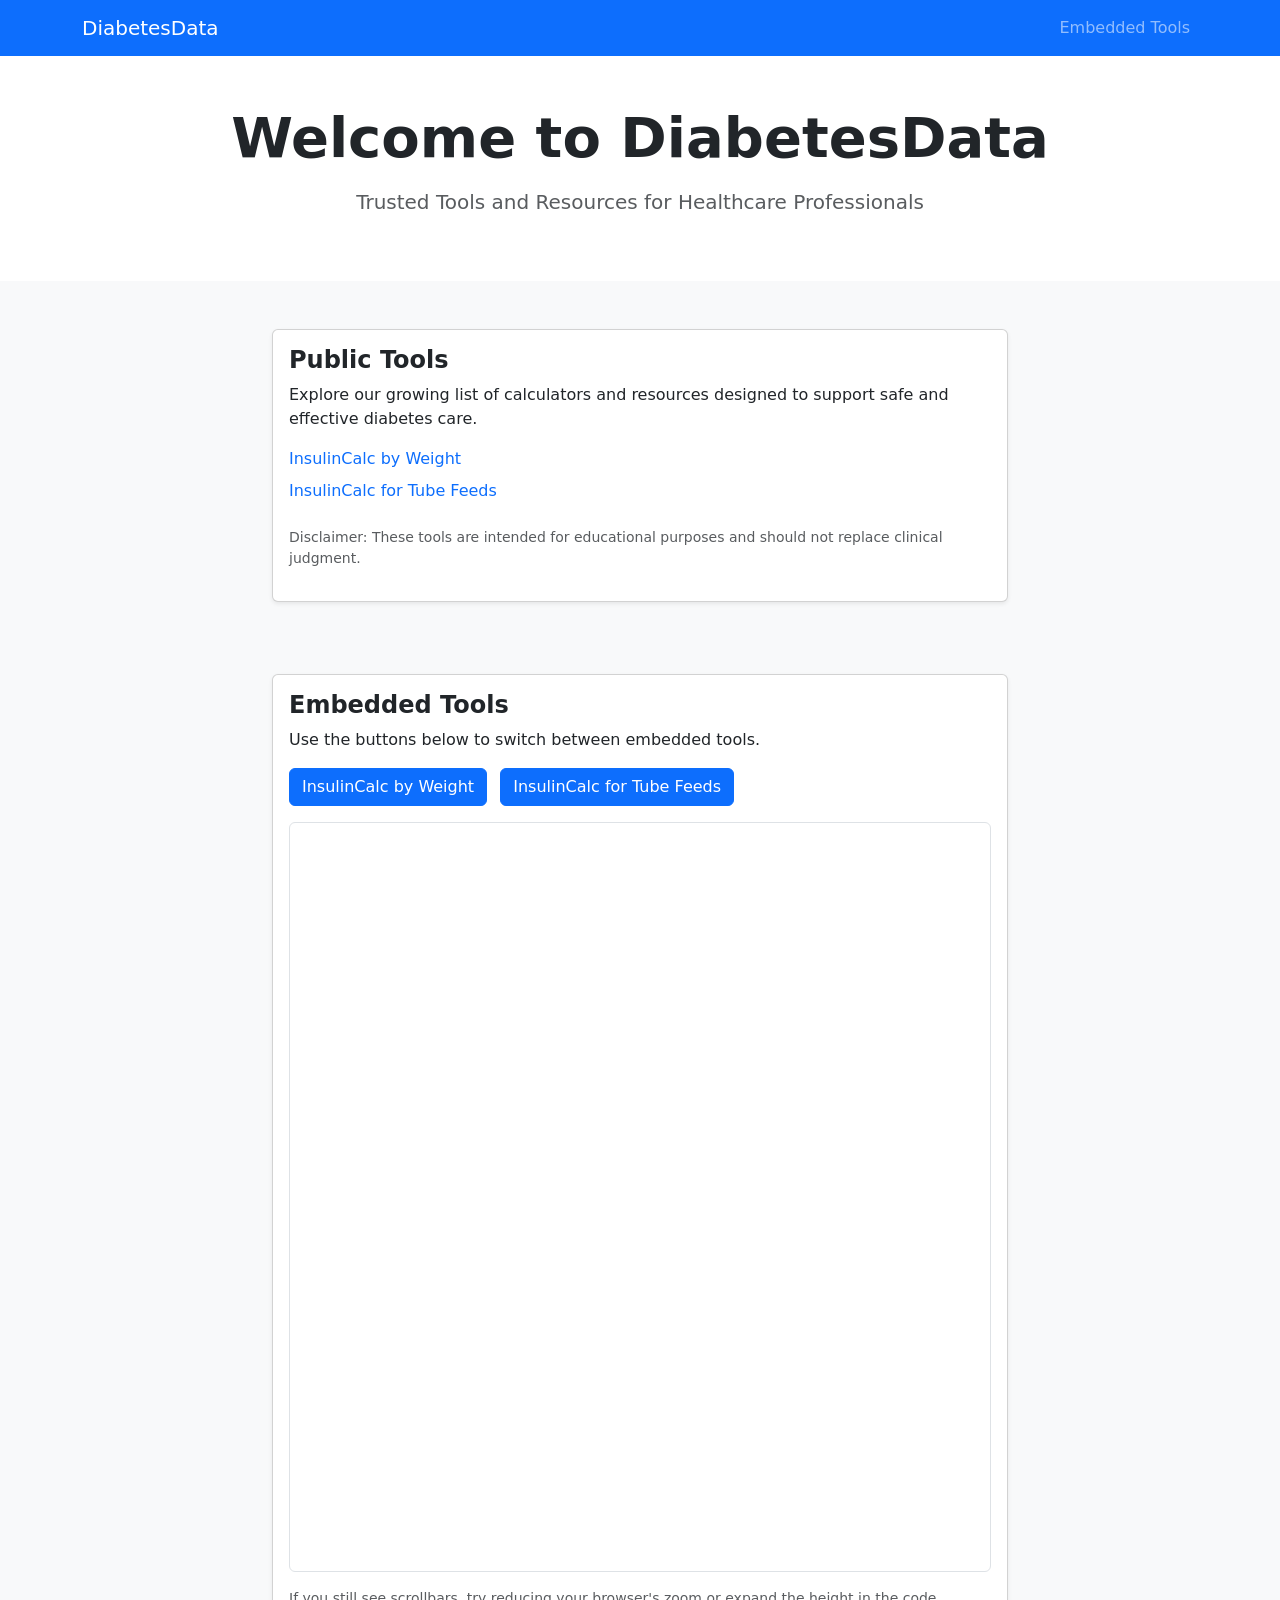
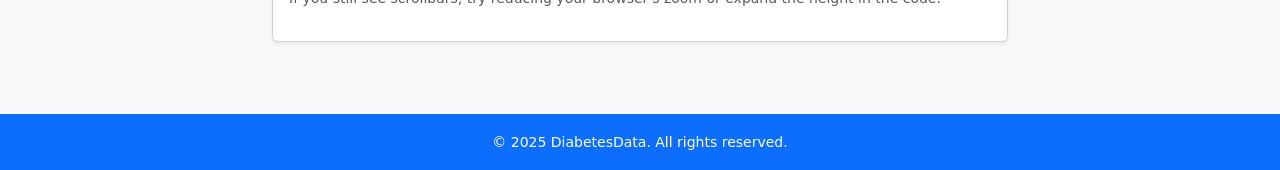
==== index.html @ d8db7986 "Landing page with links to tools Includes links and embedded tools. Uses boostrap CSS." ====
<!DOCTYPE html>
<html lang="en">
  <head>
    <meta charset="utf-8" />
    <meta name="viewport" content="width=device-width, initial-scale=1" />
    <title>My Public Pages</title>
    <link
      href="https://cdn.jsdelivr.net/npm/bootstrap@5.3.0/dist/css/bootstrap.min.css"
      rel="stylesheet"
    />
  </head>
  <body class="bg-light text-dark">
    <!-- Navbar -->
    <nav class="navbar navbar-expand-lg navbar-dark bg-primary">
      <div class="container">
        <a class="navbar-brand" href="#">DiabetesData</a>
        <button class="navbar-toggler" type="button" data-bs-toggle="collapse" data-bs-target="#navbarSupportedContent" aria-controls="navbarSupportedContent" aria-expanded="false" aria-label="Toggle navigation">
          <span class="navbar-toggler-icon"></span>
        </button>
        <div class="collapse navbar-collapse" id="navbarSupportedContent">
          <ul class="navbar-nav ms-auto">
            <!-- Add more nav links here if needed -->
            <li class="nav-item">
              <a class="nav-link" href="#embeddedTools">Embedded Tools</a>
            </li>
          </ul>
        </div>
      </div>
    </nav>

    <!-- Hero Section -->
    <section class="py-5 bg-white">
      <div class="container text-center">
        <h1 class="display-4 fw-bold">Welcome to DiabetesData</h1>
        <p class="lead text-muted mt-3">
          Trusted Tools and Resources for Healthcare Professionals
        </p>
      </div>
    </section>

    <!-- Content -->
    <div class="container my-5">
      <div class="row justify-content-center">
        <div class="col-lg-8">
          <div class="card shadow-sm mb-4">
            <div class="card-body">
              <h2 class="card-title h4 fw-bold">Public Tools</h2>
              <p class="card-text">
                Explore our growing list of calculators and resources designed to support safe and effective diabetes care.
              </p>
              <ul class="list-unstyled mb-4">
                <li class="mb-2">
                  <a
                    href="https://diabetesdata.github.io/InsulinCalcWt/"
                    class="text-decoration-none"
                  >
                    <i class="bi bi-arrow-right-circle"></i> InsulinCalc by Weight
                  </a>
                </li>
                <li class="mb-2">
                  <a
                    href="https://diabetesdata.github.io/InsulinCalcTF/"
                    class="text-decoration-none"
                  >
                    <i class="bi bi-arrow-right-circle"></i> InsulinCalc for Tube Feeds
                  </a>
                </li>
              </ul>
              <p class="text-muted small">
                Disclaimer: These tools are intended for educational purposes and should not replace clinical judgment.
              </p>
            </div>
          </div>
        </div>
      </div>
    </div>

    <!-- Embedded Tools Section -->
    <div class="container my-5" id="embeddedTools">
      <div class="row justify-content-center">
        <div class="col-lg-8">
          <div class="card shadow-sm mb-4">
            <div class="card-body">
              <h2 class="card-title h4 fw-bold">Embedded Tools</h2>
              <p class="card-text">
                Use the buttons below to switch between embedded tools.
              </p>
              <!-- Buttons to flip between tools -->
              <div class="mb-3">
                <button class="btn btn-primary me-2" onclick="switchTool('wt')">InsulinCalc by Weight</button>
                <button class="btn btn-primary" onclick="switchTool('tf')">InsulinCalc for Tube Feeds</button>
              </div>
              <div class="border rounded" style="width: 100%; height: 750px; overflow: hidden;">
                <iframe
                  id="toolIframe"
                  src="https://diabetesdata.github.io/InsulinCalcWt/"
                  title="Embedded Tool"
                  style="width: 100%; height: 100%; border: 0;"
                ></iframe>
              </div>
              <p class="text-muted small mt-3">
                If you still see scrollbars, try reducing your browser's zoom or expand the height in the code.
              </p>
            </div>
          </div>
        </div>
      </div>
    </div>

    <!-- Footer -->
    <footer class="bg-primary text-white text-center py-3">
      <div class="container">
        <small>&copy; 2025 DiabetesData. All rights reserved.</small>
      </div>
    </footer>

    <script src="https://cdn.jsdelivr.net/npm/bootstrap@5.3.0/dist/js/bootstrap.bundle.min.js"></script>
    <script>
      function switchTool(tool) {
        const iframe = document.getElementById('toolIframe');
        if (tool === 'wt') {
          iframe.src = 'https://diabetesdata.github.io/InsulinCalcWt/';
        } else {
          iframe.src = 'https://diabetesdata.github.io/InsulinCalcTF/';
        }
      }
    </script>
  </body>
</html>
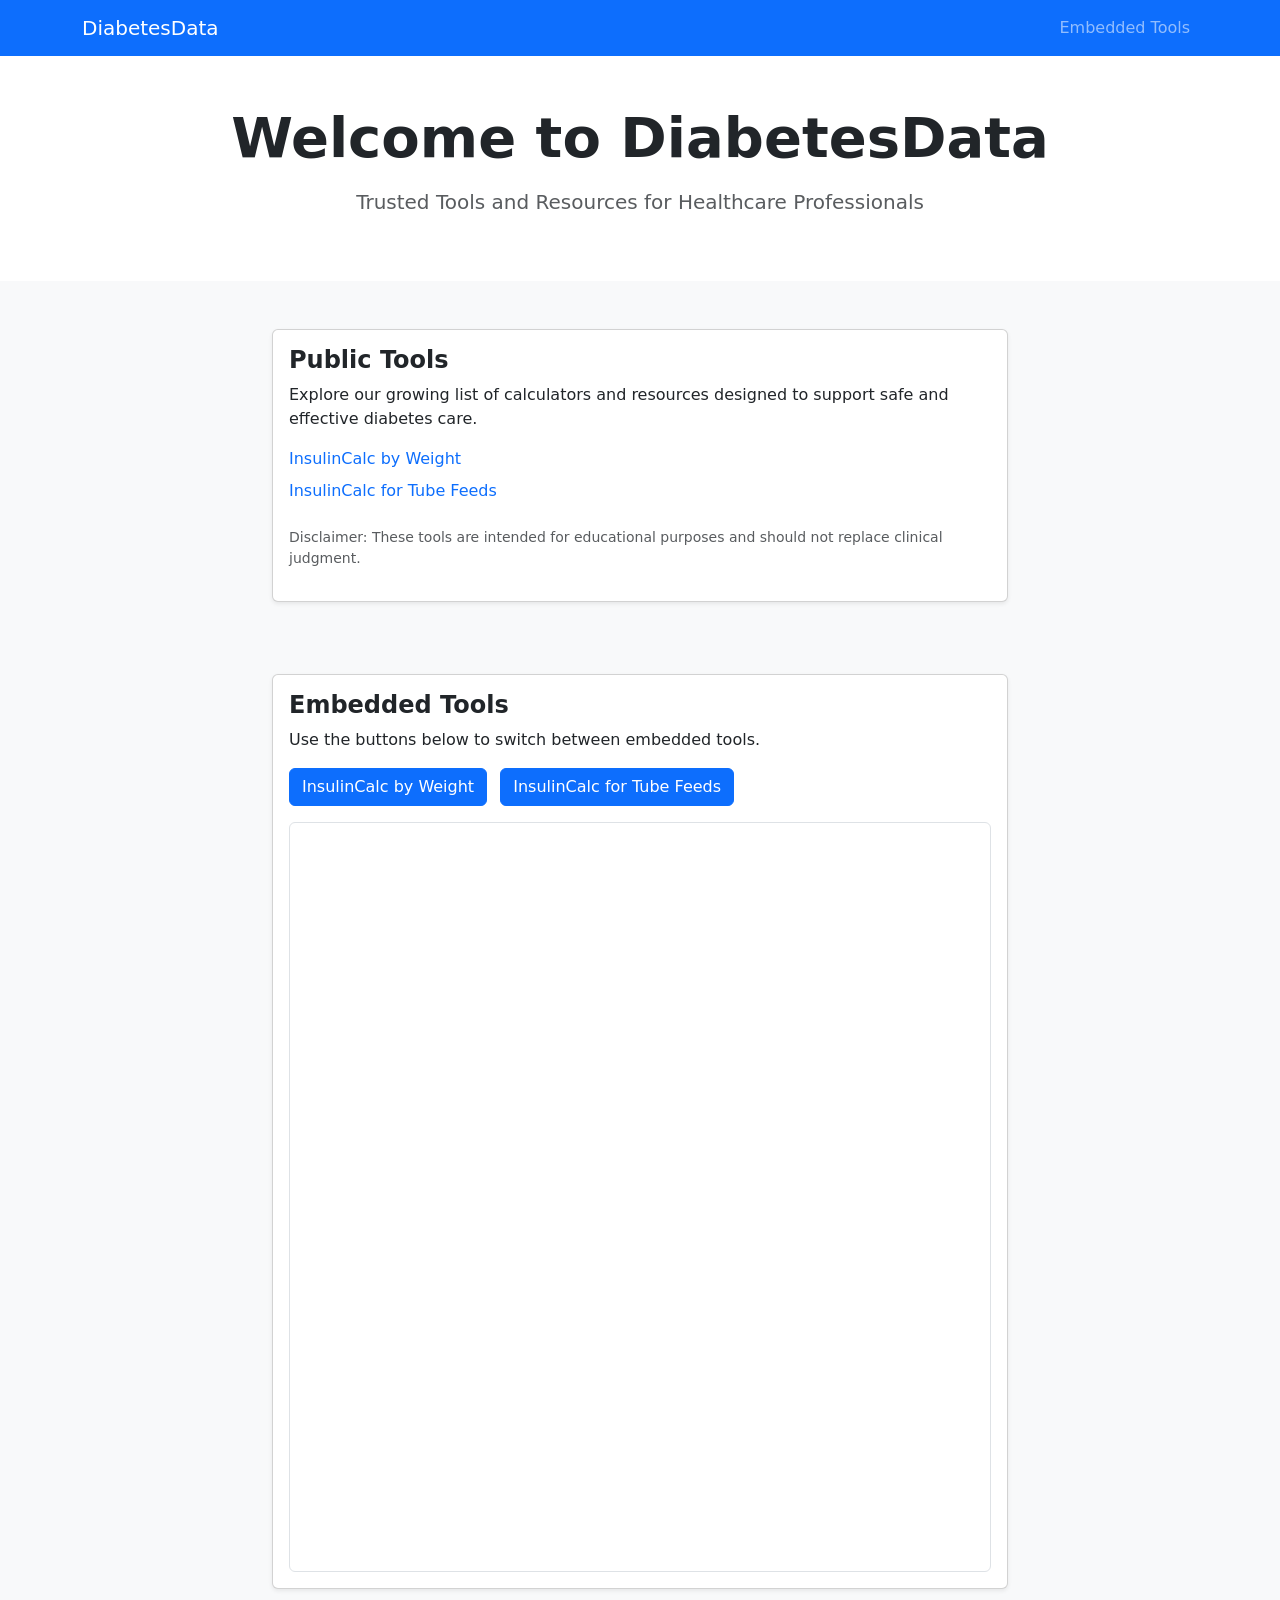
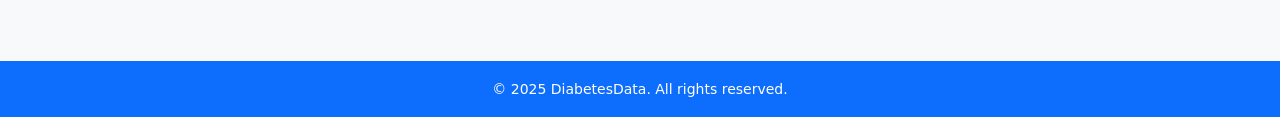
==== commit a1d0fd29: "Changed title, removed extra text" ====
--- a/index.html
+++ b/index.html
@@ -3,7 +3,7 @@
   <head>
     <meta charset="utf-8" />
     <meta name="viewport" content="width=device-width, initial-scale=1" />
-    <title>My Public Pages</title>
+    <title>DiabetesData</title>
     <link
       href="https://cdn.jsdelivr.net/npm/bootstrap@5.3.0/dist/css/bootstrap.min.css"
       rel="stylesheet"
@@ -98,9 +98,6 @@
                   style="width: 100%; height: 100%; border: 0;"
                 ></iframe>
               </div>
-              <p class="text-muted small mt-3">
-                If you still see scrollbars, try reducing your browser's zoom or expand the height in the code.
-              </p>
             </div>
           </div>
         </div>
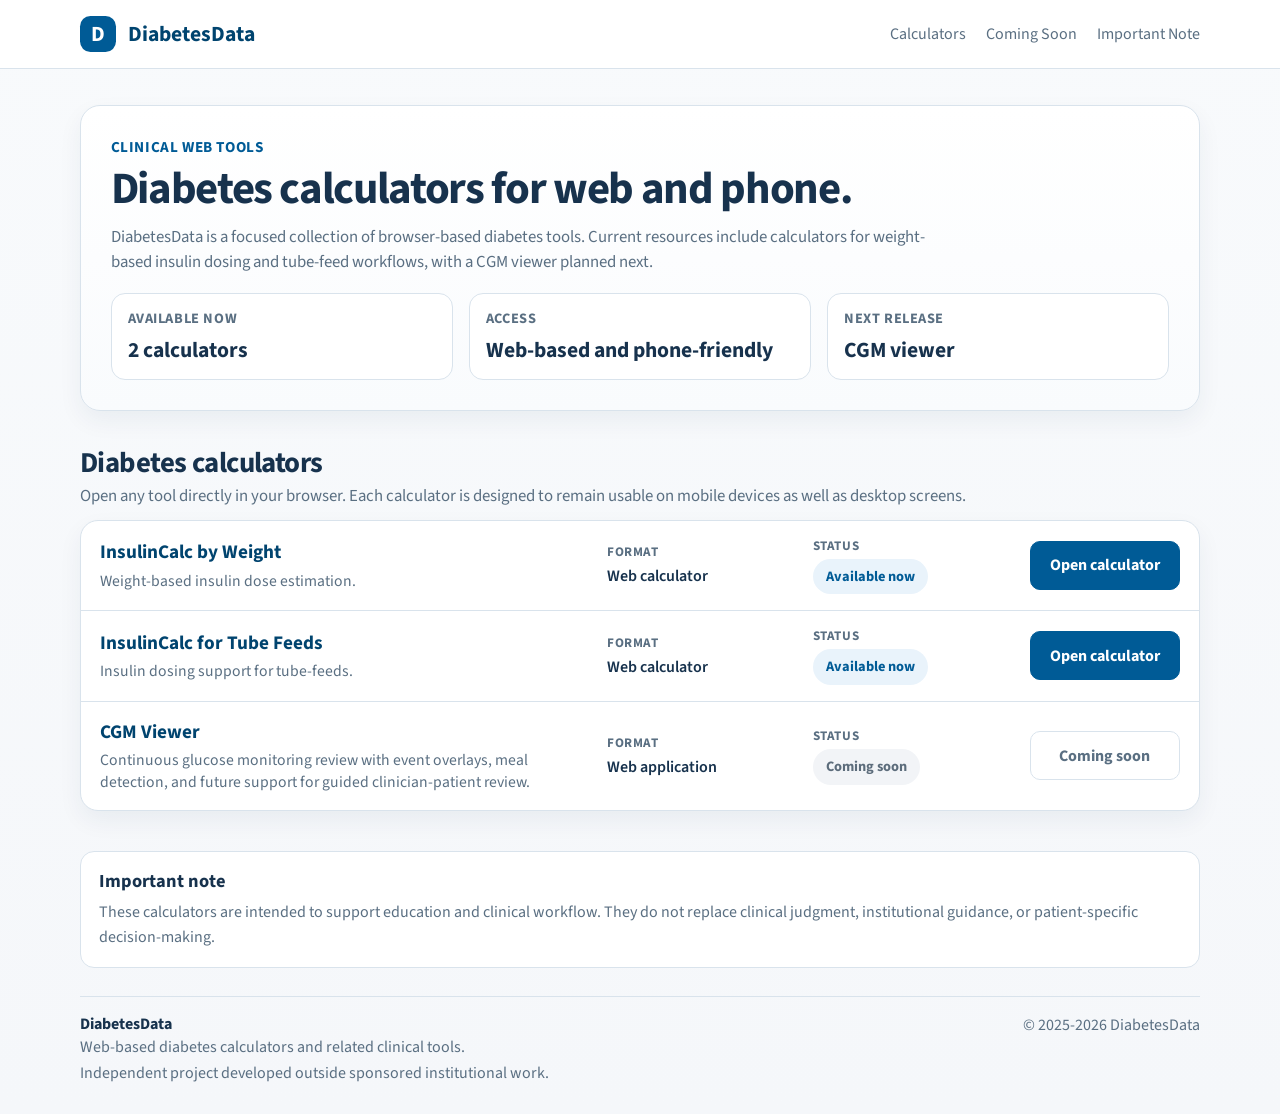
==== commit f2dbd8d0: "modernize look" ====
--- a/index.html
+++ b/index.html
@@ -3,124 +3,528 @@
   <head>
     <meta charset="utf-8" />
     <meta name="viewport" content="width=device-width, initial-scale=1" />
-    <title>DiabetesData</title>
+    <meta
+      name="description"
+      content="DiabetesData provides web-based diabetes calculators designed for desktop and phone use, with a CGM viewer coming soon."
+    />
+    <title>DiabetesData | Diabetes Calculators</title>
+    <link rel="preconnect" href="https://fonts.googleapis.com" />
+    <link rel="preconnect" href="https://fonts.gstatic.com" crossorigin />
     <link
-      href="https://cdn.jsdelivr.net/npm/bootstrap@5.3.0/dist/css/bootstrap.min.css"
+      href="https://fonts.googleapis.com/css2?family=Source+Sans+3:wght@400;600;700&display=swap"
       rel="stylesheet"
     />
+    <style>
+      :root {
+        --bg: #f5f7fa;
+        --surface: #ffffff;
+        --surface-muted: #f8fafc;
+        --text: #17324d;
+        --muted: #5a6f82;
+        --line: #d9e3ec;
+        --brand: #005b96;
+        --brand-dark: #00446f;
+        --status-live-bg: #e9f3fb;
+        --status-live-text: #005b96;
+        --status-soon-bg: #f2f4f7;
+        --status-soon-text: #5c6c7b;
+        --shadow: 0 10px 24px rgba(23, 50, 77, 0.06);
+        --content-width: 1120px;
+        --radius: 14px;
+      }
+
+      * {
+        box-sizing: border-box;
+      }
+
+      html {
+        scroll-behavior: smooth;
+      }
+
+      body {
+        margin: 0;
+        font-family: "Source Sans 3", sans-serif;
+        color: var(--text);
+        background: linear-gradient(180deg, #f8fafc 0%, var(--bg) 100%);
+      }
+
+      a {
+        color: inherit;
+        text-decoration: none;
+      }
+
+      .shell {
+        width: min(calc(100% - 2rem), var(--content-width));
+        margin: 0 auto;
+      }
+
+      .site-header {
+        background: #ffffff;
+        border-bottom: 1px solid var(--line);
+      }
+
+      .nav-row {
+        display: flex;
+        justify-content: space-between;
+        align-items: center;
+        gap: 1rem;
+        padding: 1rem 0;
+      }
+
+      .brand {
+        display: flex;
+        align-items: center;
+        gap: 0.75rem;
+        font-size: 1.35rem;
+        font-weight: 700;
+        color: var(--brand-dark);
+      }
+
+      .brand-mark {
+        width: 2.25rem;
+        height: 2.25rem;
+        border-radius: 0.65rem;
+        display: grid;
+        place-items: center;
+        background: var(--brand);
+        color: #ffffff;
+        font-weight: 700;
+      }
+
+      .nav-links {
+        display: flex;
+        align-items: center;
+        gap: 1.25rem;
+        color: var(--muted);
+        font-size: 1rem;
+      }
+
+      .nav-links a:hover,
+      .nav-links a:focus-visible {
+        color: var(--brand-dark);
+      }
+
+      .hero {
+        padding: 2.25rem 0 1.25rem;
+      }
+
+      .hero-panel {
+        padding: 1.85rem;
+        border: 1px solid var(--line);
+        border-radius: 20px;
+        background: linear-gradient(180deg, #ffffff 0%, #f9fbfd 100%);
+        box-shadow: var(--shadow);
+      }
+
+      .eyebrow {
+        margin: 0;
+        font-size: 0.95rem;
+        font-weight: 700;
+        letter-spacing: 0.04em;
+        text-transform: uppercase;
+        color: var(--brand);
+      }
+
+      h1,
+      h2,
+      h3,
+      p {
+        margin: 0;
+      }
+
+      h1 {
+        margin-top: 0.5rem;
+        font-size: clamp(1.9rem, 4vw, 2.8rem);
+        line-height: 1.05;
+        letter-spacing: -0.03em;
+      }
+
+      .hero-copy {
+        margin-top: 0.75rem;
+        max-width: 52rem;
+        font-size: 1.05rem;
+        line-height: 1.5;
+        color: var(--muted);
+      }
+
+      .hero-summary {
+        display: grid;
+        grid-template-columns: repeat(3, minmax(0, 1fr));
+        gap: 1rem;
+        margin-top: 1.15rem;
+      }
+
+      .summary-item {
+        padding: 0.85rem 1rem;
+        border-radius: var(--radius);
+        border: 1px solid var(--line);
+        background: var(--surface);
+      }
+
+      .summary-label {
+        font-size: 0.9rem;
+        font-weight: 700;
+        color: var(--muted);
+        text-transform: uppercase;
+        letter-spacing: 0.04em;
+      }
+
+      .summary-value {
+        margin-top: 0.35rem;
+        font-size: 1.35rem;
+        font-weight: 700;
+        color: var(--text);
+      }
+
+      .section {
+        padding: 0.75rem 0 1.75rem;
+      }
+
+      .section-header {
+        display: flex;
+        justify-content: space-between;
+        gap: 1rem;
+        align-items: end;
+        margin-bottom: 0.75rem;
+      }
+
+      .section-header h2 {
+        font-size: 1.8rem;
+        letter-spacing: -0.02em;
+      }
+
+      .section-copy {
+        color: var(--muted);
+        font-size: 1.05rem;
+      }
+
+      .tool-list {
+        border: 1px solid var(--line);
+        border-radius: 18px;
+        overflow: hidden;
+        background: var(--surface);
+        box-shadow: var(--shadow);
+      }
+
+      .tool-row {
+        display: grid;
+        grid-template-columns: minmax(0, 2.2fr) minmax(150px, 0.85fr) minmax(180px, 0.9fr) auto;
+        gap: 1rem;
+        align-items: center;
+        padding: 1rem 1.2rem;
+        border-top: 1px solid var(--line);
+      }
+
+      .tool-row:first-child {
+        border-top: 0;
+      }
+
+      .tool-name {
+        font-size: 1.2rem;
+        font-weight: 700;
+        color: var(--brand-dark);
+      }
+
+      .tool-description {
+        margin-top: 0.2rem;
+        color: var(--muted);
+        font-size: 0.98rem;
+        line-height: 1.45;
+      }
+
+      .tool-meta {
+        display: flex;
+        flex-direction: column;
+        gap: 0.25rem;
+      }
+
+      .meta-label {
+        font-size: 0.82rem;
+        text-transform: uppercase;
+        letter-spacing: 0.04em;
+        color: var(--muted);
+        font-weight: 700;
+      }
+
+      .meta-value {
+        font-size: 1rem;
+        font-weight: 600;
+        color: var(--text);
+      }
+
+      .status-pill {
+        display: inline-flex;
+        align-items: center;
+        justify-content: center;
+        padding: 0.45rem 0.8rem;
+        border-radius: 999px;
+        font-size: 0.9rem;
+        font-weight: 700;
+        width: fit-content;
+      }
+
+      .status-live {
+        background: var(--status-live-bg);
+        color: var(--status-live-text);
+      }
+
+      .status-soon {
+        background: var(--status-soon-bg);
+        color: var(--status-soon-text);
+      }
+
+      .button {
+        display: inline-flex;
+        align-items: center;
+        justify-content: center;
+        min-width: 150px;
+        padding: 0.78rem 1rem;
+        border-radius: 10px;
+        border: 1px solid var(--brand);
+        background: var(--brand);
+        color: #ffffff;
+        font-size: 1rem;
+        font-weight: 700;
+        transition: background 160ms ease, border-color 160ms ease;
+      }
+
+      .button:hover,
+      .button:focus-visible {
+        background: var(--brand-dark);
+        border-color: var(--brand-dark);
+      }
+
+      .button-secondary {
+        border-color: var(--line);
+        background: #ffffff;
+        color: var(--muted);
+      }
+
+      .button-secondary:hover,
+      .button-secondary:focus-visible {
+        background: #f8fafc;
+        border-color: #c9d6e2;
+        color: var(--brand-dark);
+      }
+
+      .note-panel {
+        padding: 1rem 1.15rem;
+        border: 1px solid var(--line);
+        border-radius: var(--radius);
+        background: var(--surface);
+      }
+
+      .note-panel h3 {
+        font-size: 1.15rem;
+        margin-bottom: 0.35rem;
+      }
+
+      .note-panel p,
+      .footer-copy {
+        color: var(--muted);
+        line-height: 1.6;
+      }
+
+      footer {
+        padding: 0 0 1.75rem;
+      }
+
+      .footer-shell {
+        display: flex;
+        justify-content: space-between;
+        gap: 1rem;
+        flex-wrap: wrap;
+        padding-top: 1rem;
+        border-top: 1px solid var(--line);
+      }
+
+      @media (max-width: 960px) {
+        .hero-summary,
+        .tool-row {
+          grid-template-columns: 1fr;
+        }
+
+        .section-header,
+        .footer-shell {
+          align-items: start;
+          flex-direction: column;
+        }
+      }
+
+      @media (max-width: 720px) {
+        .nav-row {
+          flex-direction: column;
+          align-items: start;
+        }
+
+        .nav-links {
+          flex-wrap: wrap;
+          gap: 0.75rem 1rem;
+        }
+
+        .hero-panel {
+          padding: 1.25rem;
+        }
+
+        .button {
+          width: 100%;
+        }
+
+        .tool-row {
+          padding: 0.95rem;
+        }
+      }
+    </style>
   </head>
-  <body class="bg-light text-dark">
-    <!-- Navbar -->
-    <nav class="navbar navbar-expand-lg navbar-dark bg-primary">
-      <div class="container">
-        <a class="navbar-brand" href="#">DiabetesData</a>
-        <button class="navbar-toggler" type="button" data-bs-toggle="collapse" data-bs-target="#navbarSupportedContent" aria-controls="navbarSupportedContent" aria-expanded="false" aria-label="Toggle navigation">
-          <span class="navbar-toggler-icon"></span>
-        </button>
-        <div class="collapse navbar-collapse" id="navbarSupportedContent">
-          <ul class="navbar-nav ms-auto">
-            <!-- Add more nav links here if needed -->
-            <li class="nav-item">
-              <a class="nav-link" href="#embeddedTools">Embedded Tools</a>
-            </li>
-          </ul>
-        </div>
+  <body>
+    <header class="site-header">
+      <div class="shell nav-row">
+        <a class="brand" href="#top" aria-label="DiabetesData home">
+          <span class="brand-mark">D</span>
+          <span>DiabetesData</span>
+        </a>
+        <nav class="nav-links" aria-label="Primary">
+          <a href="#calculators">Calculators</a>
+          <a href="#roadmap">Coming Soon</a>
+          <a href="#notice">Important Note</a>
+        </nav>
       </div>
-    </nav>
-
-    <!-- Hero Section -->
-    <section class="py-5 bg-white">
-      <div class="container text-center">
-        <h1 class="display-4 fw-bold">Welcome to DiabetesData</h1>
-        <p class="lead text-muted mt-3">
-          Trusted Tools and Resources for Healthcare Professionals
-        </p>
-      </div>
-    </section>
-
-    <!-- Content -->
-    <div class="container my-5">
-      <div class="row justify-content-center">
-        <div class="col-lg-8">
-          <div class="card shadow-sm mb-4">
-            <div class="card-body">
-              <h2 class="card-title h4 fw-bold">Public Tools</h2>
-              <p class="card-text">
-                Explore our growing list of calculators and resources designed to support safe and effective diabetes care.
-              </p>
-              <ul class="list-unstyled mb-4">
-                <li class="mb-2">
-                  <a
-                    href="https://diabetesdata.github.io/InsulinCalcWt/"
-                    class="text-decoration-none"
-                  >
-                    <i class="bi bi-arrow-right-circle"></i> InsulinCalc by Weight
-                  </a>
-                </li>
-                <li class="mb-2">
-                  <a
-                    href="https://diabetesdata.github.io/InsulinCalcTF/"
-                    class="text-decoration-none"
-                  >
-                    <i class="bi bi-arrow-right-circle"></i> InsulinCalc for Tube Feeds
-                  </a>
-                </li>
-              </ul>
-              <p class="text-muted small">
-                Disclaimer: These tools are intended for educational purposes and should not replace clinical judgment.
-              </p>
+    </header>
+
+    <main id="top">
+      <section class="hero shell">
+        <div class="hero-panel">
+          <p class="eyebrow">Clinical Web Tools</p>
+          <h1>Diabetes calculators for web and phone.</h1>
+          <p class="hero-copy">
+            DiabetesData is a focused collection of browser-based diabetes tools.
+            Current resources include calculators for weight-based insulin dosing and
+            tube-feed workflows, with a CGM viewer planned next.
+          </p>
+
+          <div class="hero-summary">
+            <div class="summary-item">
+              <div class="summary-label">Available now</div>
+              <div class="summary-value">2 calculators</div>
+            </div>
+            <div class="summary-item">
+              <div class="summary-label">Access</div>
+              <div class="summary-value">Web-based and phone-friendly</div>
+            </div>
+            <div class="summary-item" id="roadmap">
+              <div class="summary-label">Next release</div>
+              <div class="summary-value">CGM viewer</div>
             </div>
           </div>
         </div>
-      </div>
-    </div>
-
-    <!-- Embedded Tools Section -->
-    <div class="container my-5" id="embeddedTools">
-      <div class="row justify-content-center">
-        <div class="col-lg-8">
-          <div class="card shadow-sm mb-4">
-            <div class="card-body">
-              <h2 class="card-title h4 fw-bold">Embedded Tools</h2>
-              <p class="card-text">
-                Use the buttons below to switch between embedded tools.
-              </p>
-              <!-- Buttons to flip between tools -->
-              <div class="mb-3">
-                <button class="btn btn-primary me-2" onclick="switchTool('wt')">InsulinCalc by Weight</button>
-                <button class="btn btn-primary" onclick="switchTool('tf')">InsulinCalc for Tube Feeds</button>
-              </div>
-              <div class="border rounded" style="width: 100%; height: 750px; overflow: hidden;">
-                <iframe
-                  id="toolIframe"
-                  src="https://diabetesdata.github.io/InsulinCalcWt/"
-                  title="Embedded Tool"
-                  style="width: 100%; height: 100%; border: 0;"
-                ></iframe>
-              </div>
-            </div>
+      </section>
+
+      <section class="section shell" id="calculators">
+        <div class="section-header">
+          <div>
+            <h2>Diabetes calculators</h2>
+            <p class="section-copy">
+              Open any tool directly in your browser. Each calculator is designed to remain usable on mobile devices as well as desktop screens.
+            </p>
           </div>
         </div>
-      </div>
-    </div>
-
-    <!-- Footer -->
-    <footer class="bg-primary text-white text-center py-3">
-      <div class="container">
-        <small>&copy; 2025 DiabetesData. All rights reserved.</small>
+
+        <div class="tool-list" aria-label="Available diabetes tools">
+          <article class="tool-row">
+            <div>
+              <div class="tool-name">InsulinCalc by Weight</div>
+              <p class="tool-description">
+                Weight-based insulin dose estimation.
+              </p>
+            </div>
+            <div class="tool-meta">
+              <span class="meta-label">Format</span>
+              <span class="meta-value">Web calculator</span>
+            </div>
+            <div class="tool-meta">
+              <span class="meta-label">Status</span>
+              <span class="status-pill status-live">Available now</span>
+            </div>
+            <a
+              class="button"
+              href="https://diabetesdata.github.io/InsulinCalcWt/"
+              target="_blank"
+              rel="noreferrer"
+            >
+              Open calculator
+            </a>
+          </article>
+
+          <article class="tool-row">
+            <div>
+              <div class="tool-name">InsulinCalc for Tube Feeds</div>
+              <p class="tool-description">
+                Insulin dosing support for tube-feeds.
+              </p>
+            </div>
+            <div class="tool-meta">
+              <span class="meta-label">Format</span>
+              <span class="meta-value">Web calculator</span>
+            </div>
+            <div class="tool-meta">
+              <span class="meta-label">Status</span>
+              <span class="status-pill status-live">Available now</span>
+            </div>
+            <a
+              class="button"
+              href="https://diabetesdata.github.io/InsulinCalcTF/"
+              target="_blank"
+              rel="noreferrer"
+            >
+              Open calculator
+            </a>
+          </article>
+
+          <article class="tool-row">
+            <div>
+              <div class="tool-name">CGM Viewer</div>
+              <p class="tool-description">
+                Continuous glucose monitoring review with event overlays, meal detection, and future support for guided clinician-patient review.
+              </p>
+            </div>
+            <div class="tool-meta">
+              <span class="meta-label">Format</span>
+              <span class="meta-value">Web application</span>
+            </div>
+            <div class="tool-meta">
+              <span class="meta-label">Status</span>
+              <span class="status-pill status-soon">Coming soon</span>
+            </div>
+            <a class="button button-secondary" href="#top">Coming soon</a>
+          </article>
+        </div>
+      </section>
+
+      <section class="section shell" id="notice" aria-label="Clinical use notice">
+        <div class="note-panel">
+          <h3>Important note</h3>
+          <p>
+            These calculators are intended to support education and clinical workflow.
+            They do not replace clinical judgment, institutional guidance, or
+            patient-specific decision-making.
+          </p>
+        </div>
+      </section>
+    </main>
+
+    <footer class="shell">
+      <div class="footer-shell">
+        <div>
+          <strong>DiabetesData</strong>
+          <p class="footer-copy">
+            Web-based diabetes calculators and related clinical tools.
+          </p>
+          <p class="footer-copy">
+            Independent project developed outside sponsored institutional work.
+          </p>
+        </div>
+        <p class="footer-copy">&copy; 2025-2026 DiabetesData</p>
       </div>
     </footer>
-
-    <script src="https://cdn.jsdelivr.net/npm/bootstrap@5.3.0/dist/js/bootstrap.bundle.min.js"></script>
-    <script>
-      function switchTool(tool) {
-        const iframe = document.getElementById('toolIframe');
-        if (tool === 'wt') {
-          iframe.src = 'https://diabetesdata.github.io/InsulinCalcWt/';
-        } else {
-          iframe.src = 'https://diabetesdata.github.io/InsulinCalcTF/';
-        }
-      }
-    </script>
   </body>
 </html>
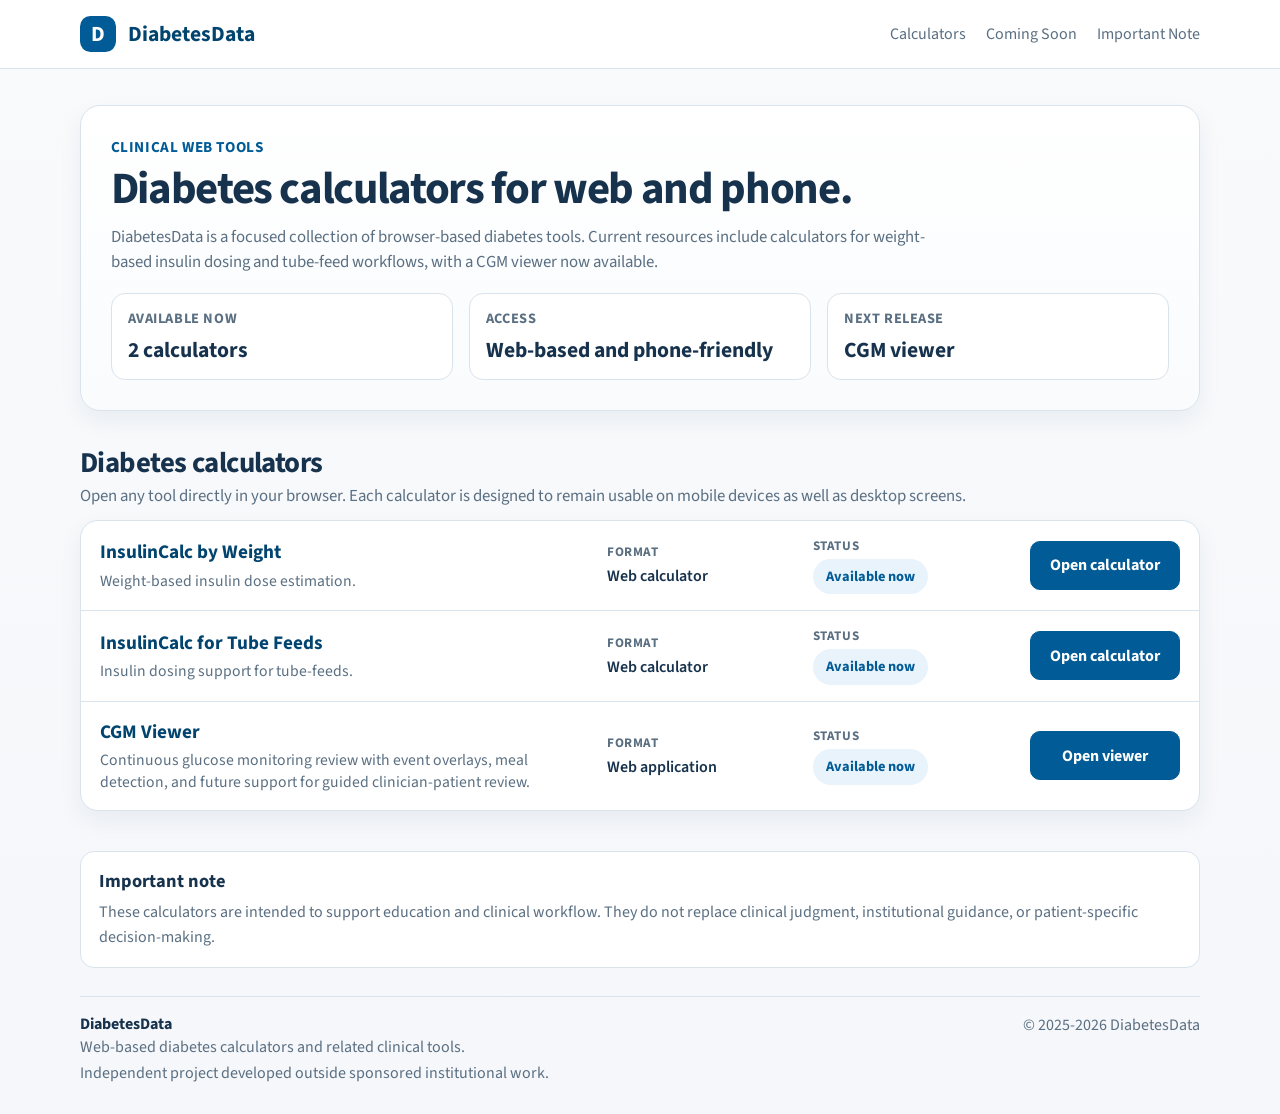
==== commit d9721930: "CGM viewer: update copy and link to CGMViewer/index.html" ====
--- a/index.html
+++ b/index.html
@@ -5,7 +5,7 @@
     <meta name="viewport" content="width=device-width, initial-scale=1" />
     <meta
       name="description"
-      content="DiabetesData provides web-based diabetes calculators designed for desktop and phone use, with a CGM viewer coming soon."
+      content="DiabetesData provides web-based diabetes calculators designed for desktop and phone use, with a CGM viewer now available."
     />
     <title>DiabetesData | Diabetes Calculators</title>
     <link rel="preconnect" href="https://fonts.googleapis.com" />
@@ -399,7 +399,7 @@
           <p class="hero-copy">
             DiabetesData is a focused collection of browser-based diabetes tools.
             Current resources include calculators for weight-based insulin dosing and
-            tube-feed workflows, with a CGM viewer planned next.
+            tube-feed workflows, with a CGM viewer now available.
           </p>
 
           <div class="hero-summary">
@@ -493,9 +493,16 @@
             </div>
             <div class="tool-meta">
               <span class="meta-label">Status</span>
-              <span class="status-pill status-soon">Coming soon</span>
-            </div>
-            <a class="button button-secondary" href="#top">Coming soon</a>
+              <span class="status-pill status-live">Available now</span>
+            </div>
+            <a
+              class="button"
+              href="CGMViewer/index.html"
+              target="_blank"
+              rel="noreferrer"
+            >
+              Open viewer
+            </a>
           </article>
         </div>
       </section>
